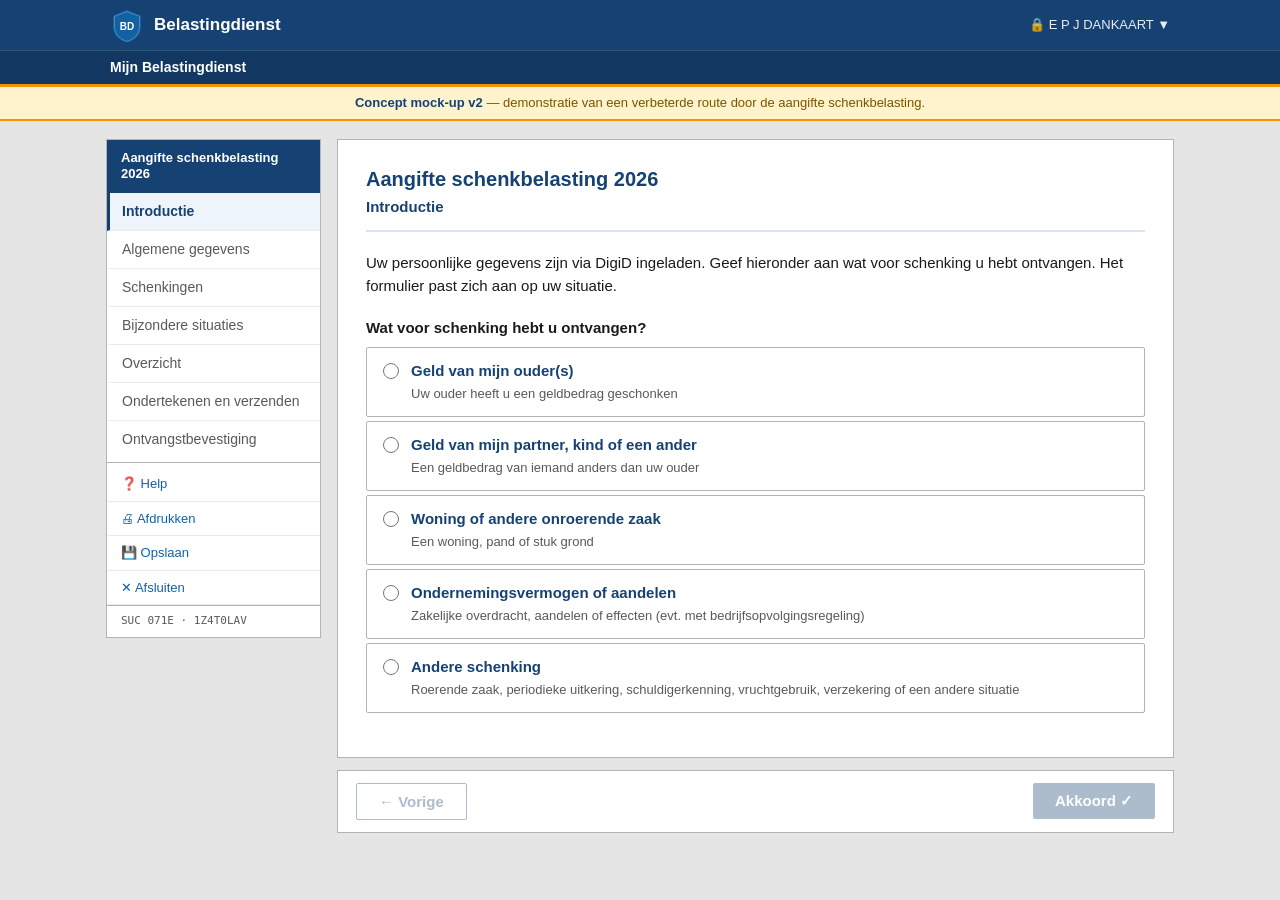
==== mockups/v2-scenario-kiezer/aangifte-schenkbelasting-2026-v2.html @ ea4a7bbe "feat: v2 mock-up — scenario-kiezer, BD-opmaak, live belastingberekening" ====
<!DOCTYPE html>
<html lang="nl">
<head>
<meta charset="UTF-8">
<meta name="viewport" content="width=device-width, initial-scale=1.0">
<title>Aangifte Schenkbelasting 2026</title>
<style>
/* ── VARIABELEN ─────────────────────────────────────────── */
:root {
  --bd-blauw:        #154273;
  --bd-blauw-mid:    #1261A3;
  --bd-blauw-licht:  #D9E5F3;
  --bd-blauw-xlt:    #EEF4FB;
  --bd-oranje:       #F39200;
  --bd-groen:        #39870C;
  --bd-rood:         #D52B1E;
  --bd-grijs:        #595959;
  --bd-grijs-licht:  #F5F5F5;
  --bd-grijs-rand:   #B4B4B4;
  --bd-tekst:        #1A1A1A;
  --bd-rand:         #C8D8EA;
  --radius:          2px;
}
*, *::before, *::after { box-sizing: border-box; margin: 0; padding: 0; }
body {
  font-family: 'RO Sans', 'Verdana', Arial, sans-serif;
  font-size: 16px;
  line-height: 1.5;
  color: var(--bd-tekst);
  background: #E5E5E5;
  min-height: 100vh;
}

/* ── HEADER ─────────────────────────────────────────────── */
.bd-header {
  background: var(--bd-blauw);
  color: white;
  border-bottom: 3px solid var(--bd-oranje);
}
.header-top {
  max-width: 1100px; margin: 0 auto;
  padding: 8px 20px;
  display: flex; align-items: center; justify-content: space-between;
}
.header-logo { display: flex; align-items: center; gap: 10px; }
.logo-shield { width: 34px; height: 34px; }
.logo-naam { font-size: 17px; font-weight: 700; }
.header-user {
  font-size: 13px; color: rgba(255,255,255,0.9);
  display: flex; align-items: center; gap: 5px;
}
.header-nav-bar {
  border-top: 1px solid rgba(255,255,255,0.15);
  background: rgba(0,0,0,0.15);
}
.header-nav-inner {
  max-width: 1100px; margin: 0 auto;
  padding: 6px 20px;
  display: flex; align-items: center; justify-content: space-between;
}
.mbd-label { color: white; font-size: 14px; font-weight: 600; }

/* ── DEMO-BALK ───────────────────────────────────────────── */
.demo-balk {
  background: #FFF3CD;
  border-bottom: 2px solid var(--bd-oranje);
  padding: 6px 20px;
  font-size: 13px; color: #7A5500; text-align: center;
}
.demo-balk strong { color: var(--bd-blauw); }

/* ── LAYOUT ─────────────────────────────────────────────── */
.pagina {
  max-width: 1100px; margin: 0 auto;
  padding: 18px 16px 60px;
  display: flex; gap: 16px; align-items: flex-start;
}

/* ── ZIJBALK ─────────────────────────────────────────────── */
.zijbalk {
  width: 215px; flex-shrink: 0;
  background: white;
  border: 1px solid var(--bd-grijs-rand);
}
.zijbalk-titel {
  background: var(--bd-blauw); color: white;
  padding: 10px 14px; font-size: 13px; font-weight: 700; line-height: 1.3;
}
.nav-lijst { padding: 0; }
.nav-item {
  padding: 8px 14px 8px 12px;
  font-size: 14px; color: var(--bd-grijs);
  display: flex; align-items: baseline; gap: 7px;
  border-left: 3px solid transparent;
  border-bottom: 1px solid #EBEBEB;
}
.nav-item:last-child { border-bottom: none; }
.nav-item.actief {
  color: var(--bd-blauw); font-weight: 700;
  background: var(--bd-blauw-xlt);
  border-left-color: var(--bd-blauw);
}
.nav-item.klaar { color: var(--bd-groen); }
.nav-item.klaar::before { content: '✓ '; font-size: 12px; }
.zijbalk-scheiding { height: 1px; background: var(--bd-grijs-rand); margin: 4px 0; }
.zijbalk-link {
  display: flex; align-items: center; gap: 7px;
  padding: 7px 14px; font-size: 13px; color: var(--bd-blauw-mid);
  cursor: pointer; text-decoration: none; border-bottom: 1px solid #EBEBEB;
}
.zijbalk-link:hover { background: var(--bd-blauw-xlt); text-decoration: underline; }
.zijbalk-link:last-child { border-bottom: none; }
.zijbalk-sessie {
  padding: 7px 14px; font-size: 11px; color: var(--bd-grijs);
  border-top: 1px solid var(--bd-grijs-rand); font-family: monospace;
}

/* ── INHOUD ──────────────────────────────────────────────── */
.inhoud { flex: 1; min-width: 0; }

/* ── KAART ───────────────────────────────────────────────── */
.kaart {
  background: white;
  border: 1px solid var(--bd-grijs-rand);
  padding: 24px 28px;
  margin-bottom: 12px;
}
.kaart-titel {
  font-size: 20px; font-weight: 700;
  color: var(--bd-blauw); margin-bottom: 2px;
}
.kaart-ondertitel {
  font-size: 15px; font-weight: 700; color: var(--bd-blauw);
  padding-bottom: 12px;
  border-bottom: 2px solid var(--bd-blauw-licht);
  margin-bottom: 20px;
}

/* ── FORMULIERELEMENTEN ──────────────────────────────────── */
.vraag { margin-bottom: 20px; }
.vraag > label, .vraag > .lbl {
  display: flex; align-items: center; gap: 6px;
  font-weight: 700; margin-bottom: 7px; font-size: 15px;
}
.hulp-icoon {
  display: inline-flex; align-items: center; justify-content: center;
  width: 18px; height: 18px; border-radius: 50%;
  background: var(--bd-blauw-mid); color: white;
  font-size: 11px; font-weight: 700; cursor: help; flex-shrink: 0;
}
.toelichting { font-size: 13px; color: var(--bd-grijs); margin-bottom: 8px; }

.vraag input[type="text"],
.vraag input[type="date"],
.vraag input[type="number"],
.vraag select {
  width: 100%; max-width: 440px;
  padding: 8px 10px;
  border: 1px solid var(--bd-grijs-rand);
  border-radius: var(--radius);
  font-size: 15px; color: var(--bd-tekst);
  background: white; outline: none;
}
.vraag input:focus, .vraag select:focus {
  border-color: var(--bd-blauw);
  outline: 2px solid rgba(21,66,115,0.2);
  outline-offset: 1px;
}
.vraag input.vooringevuld {
  background: #F0F4F8; color: var(--bd-grijs);
  border-color: #C0CCDA; cursor: not-allowed;
}
.euro-rij { display: flex; align-items: center; gap: 8px; }
.euro-teken { font-size: 16px; font-weight: 700; color: #555; }
.euro-rij input { max-width: 180px !important; }

/* Ja/Nee knoppen — zoals echte formulier */
.ja-nee { display: flex; gap: 4px; }
.ja-nee label {
  display: flex; align-items: center; gap: 7px;
  padding: 7px 16px;
  border: 1px solid var(--bd-grijs-rand);
  border-radius: 2px;
  cursor: pointer; font-weight: 400; font-size: 15px;
  background: white; transition: border-color 0.1s, background 0.1s;
}
.ja-nee label:hover { border-color: var(--bd-blauw); background: var(--bd-blauw-xlt); }
.ja-nee label.geselecteerd {
  border-color: var(--bd-blauw); background: var(--bd-blauw-xlt); font-weight: 700;
}
.ja-nee input[type="radio"] { accent-color: var(--bd-blauw); }

/* Invoer-rij */
.invoer-rij { display: flex; gap: 14px; flex-wrap: wrap; }
.invoer-rij .vraag { flex: 1; min-width: 120px; }

/* ── SCENARIO-KIEZER ─────────────────────────────────────── */
.scenario-groep { display: flex; flex-direction: column; gap: 4px; margin-bottom: 4px; }
.scenario-optie {
  display: flex; align-items: flex-start; gap: 12px;
  padding: 12px 16px;
  border: 1px solid var(--bd-grijs-rand);
  border-radius: var(--radius);
  cursor: pointer; background: white;
  transition: border-color 0.1s, background 0.1s;
}
.scenario-optie:hover {
  border-color: var(--bd-blauw-mid); background: var(--bd-blauw-xlt);
}
.scenario-optie.geselecteerd {
  border-color: var(--bd-blauw); background: var(--bd-blauw-xlt);
  border-width: 2px;
}
.scenario-optie input[type="radio"] {
  accent-color: var(--bd-blauw); flex-shrink: 0; margin-top: 3px;
  width: 16px; height: 16px;
}
.scenario-titel { font-weight: 700; color: var(--bd-blauw); font-size: 15px; }
.scenario-sub { font-size: 13px; color: var(--bd-grijs); margin-top: 2px; }

/* ── CONDITIONEEL ────────────────────────────────────────── */
.conditioneel { display: none; }
.conditioneel.zichtbaar { display: block; }

/* ── MELDINGEN ───────────────────────────────────────────── */
.melding {
  padding: 10px 14px;
  border-radius: var(--radius);
  font-size: 14px; margin-bottom: 14px;
  display: flex; gap: 10px; align-items: flex-start;
}
.melding-icoon { font-size: 16px; flex-shrink: 0; line-height: 1.4; }
.melding-info  { background: var(--bd-blauw-xlt); border: 1px solid var(--bd-rand); color: #1A3D65; }
.melding-waarschuwing { background: #FFF3CD; border: 1px solid #FFD166; color: #7A5500; }
.melding-ok    { background: #EEF7EA; border: 1px solid #A3D18A; color: #1D500A; }

/* ── SCHENKING BLOK ──────────────────────────────────────── */
.schenking-blok { border: 1px solid var(--bd-grijs-rand); margin-bottom: 12px; }
.schenking-blok-kop {
  background: var(--bd-blauw-xlt);
  padding: 8px 16px;
  display: flex; align-items: center; justify-content: space-between;
  font-weight: 700; font-size: 14px; color: var(--bd-blauw);
  border-bottom: 1px solid var(--bd-rand);
}
.verwijder-knop {
  background: none; border: none; cursor: pointer;
  color: var(--bd-grijs); font-size: 13px; display: flex; align-items: center; gap: 4px;
}
.verwijder-knop:hover { color: var(--bd-rood); text-decoration: underline; }
.schenking-blok-inhoud { padding: 18px 20px; }

/* ── SUBSECTIE-TITEL ─────────────────────────────────────── */
.subsectie-titel {
  font-size: 14px; font-weight: 700; color: var(--bd-blauw);
  margin: 18px 0 10px;
  padding-top: 14px; border-top: 1px solid var(--bd-blauw-licht);
}

/* ── VOORINGEVULDE GEGEVENS ──────────────────────────────── */
.vooringevuld-blok {
  background: #F0F4F8; border: 1px solid #C0CCDA;
  padding: 12px 16px; margin-bottom: 18px;
}
.vooringevuld-rij {
  display: flex; padding: 5px 0;
  border-bottom: 1px solid #D4DDE8; font-size: 14px;
}
.vooringevuld-rij:last-child { border-bottom: none; }
.vi-lbl { color: var(--bd-grijs); width: 190px; flex-shrink: 0; font-size: 13px; }
.vi-val { font-weight: 700; }

/* ── BELASTING BEREKENING ────────────────────────────────── */
.belasting-kaart {
  background: var(--bd-blauw); color: white;
  padding: 14px 18px; margin-top: 14px;
}
.belasting-kaart h4 { font-size: 14px; margin-bottom: 9px; opacity: 0.88; }
.belasting-rij {
  display: flex; justify-content: space-between;
  padding: 3px 0; font-size: 14px;
  border-bottom: 1px solid rgba(255,255,255,0.12);
}
.belasting-rij:last-child { border-bottom: none; }
.belasting-rij.totaal {
  font-size: 16px; font-weight: 700; padding-top: 8px; margin-top: 4px;
  color: var(--bd-oranje);
  border-top: 1px solid rgba(255,255,255,0.3); border-bottom: none;
}

/* ── NAVIGATIEKNOPPEN ────────────────────────────────────── */
.nav-knoppen {
  display: flex; justify-content: space-between; align-items: center;
  background: white; border: 1px solid var(--bd-grijs-rand);
  padding: 12px 18px;
}
.knop {
  padding: 9px 22px; border: none;
  border-radius: var(--radius);
  font-size: 15px; font-weight: 700; cursor: pointer;
  display: flex; align-items: center; gap: 7px;
  transition: background 0.1s;
}
.knop-primair { background: var(--bd-blauw); color: white; }
.knop-primair:hover { background: var(--bd-blauw-mid); }
.knop-terug {
  background: white; color: var(--bd-blauw);
  border: 1px solid var(--bd-blauw);
}
.knop-terug:hover { background: var(--bd-blauw-licht); }
.knop-succes { background: var(--bd-groen); color: white; }
.knop-succes:hover { background: #2d6e09; }
.knop:disabled { opacity: 0.35; cursor: not-allowed; }

/* ── WIZARD STAPPEN ──────────────────────────────────────── */
.wizard-stap { display: none; }
.wizard-stap.actief { display: block; }

/* ── OVERZICHT TABEL ─────────────────────────────────────── */
.overzicht-tabel {
  width: 100%; border-collapse: collapse;
  font-size: 14px; margin-top: 10px;
}
.overzicht-tabel th {
  background: var(--bd-blauw); color: white;
  padding: 9px 13px; text-align: left; font-weight: 700;
}
.overzicht-tabel td {
  padding: 8px 13px; border-bottom: 1px solid var(--bd-grijs-rand); vertical-align: top;
}
.overzicht-tabel tr:nth-child(even) td { background: var(--bd-grijs-licht); }
.overzicht-tabel td:first-child { color: var(--bd-grijs); width: 38%; font-size: 13px; }

/* ── ONDERTEKENEN ────────────────────────────────────────── */
.verklaring {
  display: flex; gap: 10px; align-items: flex-start;
  padding: 10px 14px; border: 1px solid var(--bd-grijs-rand);
  margin-bottom: 8px; cursor: pointer; transition: all 0.1s;
}
.verklaring:hover { border-color: var(--bd-blauw); background: var(--bd-blauw-xlt); }
.verklaring input[type="checkbox"] { accent-color: var(--bd-blauw); flex-shrink: 0; margin-top: 2px; }
.verklaring .tekst { font-size: 14px; }

/* ── ONTVANGST ───────────────────────────────────────────── */
.ontvangst-blok {
  background: var(--bd-blauw); color: white; padding: 16px 20px; margin-top: 14px;
}
.ontvangst-blok .groot { font-size: 26px; font-weight: 700; color: var(--bd-oranje); }
.ontvangst-blok .sub-lbl { font-size: 12px; opacity: 0.75; }

/* ── RESPONSIVE ──────────────────────────────────────────── */
@media (max-width: 768px) {
  .pagina { flex-direction: column; }
  .zijbalk { width: 100%; }
  .kaart { padding: 18px 16px; }
}
</style>
</head>
<body>

<!-- ════════════════════════════════════════════════════════ -->
<!-- HEADER                                                    -->
<!-- ════════════════════════════════════════════════════════ -->
<header class="bd-header">
  <div class="header-top">
    <div class="header-logo">
      <svg class="logo-shield" viewBox="0 0 34 34" xmlns="http://www.w3.org/2000/svg">
        <path d="M17 2 L31 7.5 L31 19 C31 27 24.5 32.5 17 34.5 C9.5 32.5 3 27 3 19 L3 7.5 Z" fill="#1261A3"/>
        <path d="M17 3.5 L29.5 8.5 L29.5 19 C29.5 26.5 23.5 31.5 17 33.5 C10.5 31.5 4.5 26.5 4.5 19 L4.5 8.5 Z" fill="none" stroke="rgba(255,255,255,0.35)" stroke-width="0.7"/>
        <text x="17" y="21.5" text-anchor="middle" fill="white" font-size="10" font-weight="700" font-family="Arial">BD</text>
      </svg>
      <span class="logo-naam">Belastingdienst</span>
    </div>
    <div class="header-user">&#128274; E P J DANKAART &#9660;</div>
  </div>
  <div class="header-nav-bar">
    <div class="header-nav-inner">
      <span class="mbd-label">Mijn Belastingdienst</span>
    </div>
  </div>
</header>

<!-- DEMO-BALK -->
<div class="demo-balk">
  <strong>Concept mock-up v2</strong> &mdash; demonstratie van een verbeterde route door de aangifte schenkbelasting.
</div>

<!-- ════════════════════════════════════════════════════════ -->
<!-- PAGINA-LAYOUT                                             -->
<!-- ════════════════════════════════════════════════════════ -->
<div class="pagina">

  <!-- ─── ZIJBALK ─── -->
  <aside class="zijbalk">
    <div class="zijbalk-titel">Aangifte schenkbelasting 2026</div>
    <nav class="nav-lijst" id="navLijst">
      <div class="nav-item actief" data-stap="1">Introductie</div>
      <div class="nav-item" data-stap="2">Algemene gegevens</div>
      <div class="nav-item" data-stap="3">Schenkingen</div>
      <div class="nav-item" data-stap="4">Bijzondere situaties</div>
      <div class="nav-item" data-stap="5">Overzicht</div>
      <div class="nav-item" data-stap="6">Ondertekenen en verzenden</div>
      <div class="nav-item" data-stap="7">Ontvangstbevestiging</div>
    </nav>
    <div class="zijbalk-scheiding"></div>
    <a class="zijbalk-link">&#10067; Help</a>
    <a class="zijbalk-link">&#128424; Afdrukken</a>
    <a class="zijbalk-link">&#128190; Opslaan</a>
    <a class="zijbalk-link">&#10005; Afsluiten</a>
    <div class="zijbalk-sessie">SUC 071E &middot; 1Z4T0LAV</div>
  </aside>

  <!-- ─── INHOUD ─── -->
  <div class="inhoud">

    <!-- ════════════════════════════════════════════════════ -->
    <!-- STAP 1 — INTRODUCTIE / SCENARIO-KIEZER              -->
    <!-- ════════════════════════════════════════════════════ -->
    <div class="wizard-stap actief" id="stap-1">
      <div class="kaart">
        <div class="kaart-titel">Aangifte schenkbelasting 2026</div>
        <div class="kaart-ondertitel">Introductie</div>

        <p style="margin-bottom:20px; font-size:15px">
          Uw persoonlijke gegevens zijn via DigiD ingeladen. Geef hieronder aan wat voor schenking u hebt ontvangen. Het formulier past zich aan op uw situatie.
        </p>

        <div class="vraag">
          <label>Wat voor schenking hebt u ontvangen?</label>
          <div class="scenario-groep" id="scenarioGroep">

            <label class="scenario-optie" onclick="kiesScenario('ouder_geld', this)">
              <input type="radio" name="scenario" value="ouder_geld">
              <div>
                <div class="scenario-titel">Geld van mijn ouder(s)</div>
                <div class="scenario-sub">Uw ouder heeft u een geldbedrag geschonken</div>
              </div>
            </label>

            <label class="scenario-optie" onclick="kiesScenario('andere_geld', this)">
              <input type="radio" name="scenario" value="andere_geld">
              <div>
                <div class="scenario-titel">Geld van mijn partner, kind of een ander</div>
                <div class="scenario-sub">Een geldbedrag van iemand anders dan uw ouder</div>
              </div>
            </label>

            <label class="scenario-optie" onclick="kiesScenario('woning', this)">
              <input type="radio" name="scenario" value="woning">
              <div>
                <div class="scenario-titel">Woning of andere onroerende zaak</div>
                <div class="scenario-sub">Een woning, pand of stuk grond</div>
              </div>
            </label>

            <label class="scenario-optie" onclick="kiesScenario('onderneming', this)">
              <input type="radio" name="scenario" value="onderneming">
              <div>
                <div class="scenario-titel">Ondernemingsvermogen of aandelen</div>
                <div class="scenario-sub">Zakelijke overdracht, aandelen of effecten (evt. met bedrijfsopvolgingsregeling)</div>
              </div>
            </label>

            <label class="scenario-optie" onclick="kiesScenario('overig', this)">
              <input type="radio" name="scenario" value="overig">
              <div>
                <div class="scenario-titel">Andere schenking</div>
                <div class="scenario-sub">Roerende zaak, periodieke uitkering, schuldigerkenning, vruchtgebruik, verzekering of een andere situatie</div>
              </div>
            </label>

          </div>
        </div>
      </div>

      <div class="nav-knoppen">
        <button class="knop knop-terug" disabled>&#8592; Vorige</button>
        <button class="knop knop-primair" id="knop-1-akkoord" disabled>Akkoord &#10003;</button>
      </div>
    </div>

    <!-- ════════════════════════════════════════════════════ -->
    <!-- STAP 2 — ALGEMENE GEGEVENS                           -->
    <!-- ════════════════════════════════════════════════════ -->
    <div class="wizard-stap" id="stap-2">
      <div class="kaart">
        <div class="kaart-titel">Schenkingen</div>
        <div class="kaart-ondertitel">Algemene gegevens</div>

        <div class="melding melding-info">
          <span class="melding-icoon">&#9432;</span>
          <div>Uw gegevens zijn automatisch ingevuld via DigiD. Controleer of deze correct zijn.</div>
        </div>

        <div class="vooringevuld-blok">
          <div class="vooringevuld-rij">
            <span class="vi-lbl">Burgerservicenummer</span>
            <span class="vi-val">&#9679;&#9679;&#9679; &#9679;&#9679;&#9679; &#9679;&#9679;&#9679;</span>
          </div>
          <div class="vooringevuld-rij">
            <span class="vi-lbl">Naam</span>
            <span class="vi-val">E P J Dankaart</span>
          </div>
          <div class="vooringevuld-rij">
            <span class="vi-lbl">Geboortedatum</span>
            <span class="vi-val">&#9679;&#9679; &#9679;&#9679;&#9679;&#9679;&#9679;&#9679; &#9679;&#9679;&#9679;&#9679;</span>
          </div>
          <div class="vooringevuld-rij">
            <span class="vi-lbl">Adres</span>
            <span class="vi-val">Voorbeeldstraat 1, 1234 AB Amsterdam</span>
          </div>
        </div>

        <!-- Hidden geboortedatum voor vrijstellingslogica -->
        <input type="date" id="ontvanger_geboortedatum" value="1990-06-15" style="display:none">

        <div class="vraag">
          <label>Is het bovenstaande adres het adres waarop u de aanslag wilt ontvangen?</label>
          <div class="ja-nee" id="jn-adres">
            <label><input type="radio" name="adres_ok" value="ja"> Ja</label>
            <label><input type="radio" name="adres_ok" value="nee"> Nee</label>
          </div>
        </div>

        <div class="conditioneel" id="blok-ander-adres">
          <div class="vraag" style="margin-left:0">
            <label>Correspondentieadres</label>
            <input type="text" placeholder="Straatnaam en huisnummer" style="margin-bottom:6px">
            <input type="text" placeholder="Postcode" style="max-width:120px; margin-bottom:6px; display:block">
            <input type="text" placeholder="Plaatsnaam">
          </div>
        </div>

        <div class="vraag">
          <label>Hoe mogen wij u bereiken? <span class="hulp-icoon" title="Optioneel">?</span></label>
          <div style="display:flex; flex-direction:column; gap:6px; margin-top:4px">
            <label style="font-weight:400; display:flex; align-items:center; gap:8px; cursor:pointer; font-size:15px">
              <input type="checkbox" id="cb-email" style="accent-color:var(--bd-blauw)">
              E-mailadres
            </label>
            <div class="conditioneel" id="blok-email" style="margin-left:26px">
              <input type="text" placeholder="uw@emailadres.nl" style="max-width:320px">
            </div>
            <label style="font-weight:400; display:flex; align-items:center; gap:8px; cursor:pointer; font-size:15px">
              <input type="checkbox" id="cb-tel" style="accent-color:var(--bd-blauw)">
              Telefoonnummer
            </label>
            <div class="conditioneel" id="blok-tel" style="margin-left:26px">
              <input type="text" placeholder="06 00000000" style="max-width:200px">
            </div>
          </div>
        </div>
      </div>

      <div class="nav-knoppen">
        <button class="knop knop-terug" id="knop-2-terug">&#8592; Vorige</button>
        <button class="knop knop-primair" id="knop-2-akkoord">Akkoord &#10003;</button>
      </div>
    </div>

    <!-- ════════════════════════════════════════════════════ -->
    <!-- STAP 3 — SCHENKINGEN                                 -->
    <!-- ════════════════════════════════════════════════════ -->
    <div class="wizard-stap" id="stap-3">
      <div class="kaart">
        <div class="kaart-titel">Schenkingen</div>
        <div class="kaart-ondertitel">Gegevens schenker</div>

        <!-- Auto-ingesteld scenario-label -->
        <div class="melding melding-info" id="scenario-label-melding">
          <span class="melding-icoon">&#9432;</span>
          <div id="scenario-label-tekst">Vul hieronder de gegevens in van de persoon van wie u de schenking hebt gekregen.</div>
        </div>

        <!-- ── GELD VAN OUDER ── -->
        <div class="conditioneel" id="blok-schenker-ouder">
          <div class="invoer-rij">
            <div class="vraag">
              <label>Voorletter(s)</label>
              <input type="text" id="ouder_voorletters" placeholder="A.B." style="max-width:120px">
            </div>
            <div class="vraag">
              <label>Tussenvoegsel</label>
              <input type="text" id="ouder_tussenv" placeholder="van de" style="max-width:120px">
            </div>
            <div class="vraag" style="flex:2">
              <label>Achternaam</label>
              <input type="text" id="ouder_achternaam">
            </div>
          </div>
          <div class="melding melding-ok" style="margin-top:0">
            <span class="melding-icoon">&#10003;</span>
            <div>Relatie automatisch ingesteld: <strong>ouder</strong> &mdash; kindtarief (10%/20%) en vrijstelling &euro;&nbsp;6.908 worden toegepast.</div>
          </div>
        </div>

        <!-- ── GELD VAN ANDERE RELATIE ── -->
        <div class="conditioneel" id="blok-schenker-andere">
          <div class="invoer-rij">
            <div class="vraag">
              <label>Voorletter(s)</label>
              <input type="text" placeholder="A.B." style="max-width:120px">
            </div>
            <div class="vraag">
              <label>Tussenvoegsel</label>
              <input type="text" placeholder="van de" style="max-width:120px">
            </div>
            <div class="vraag" style="flex:2">
              <label>Achternaam</label>
              <input type="text" id="andere_achternaam">
            </div>
          </div>
          <div class="vraag">
            <label>De schenker is <span class="hulp-icoon" title="De relatie bepaalt het belastingtarief en de vrijstelling">?</span></label>
            <select id="schenker_relatie" style="max-width:380px">
              <option value="">— maak een keuze —</option>
              <option value="partner">mijn echtgenoot of geregistreerde partner</option>
              <option value="samenwonend">mijn samenwonend partner</option>
              <option value="kind">mijn kind</option>
              <option value="kleinkind">mijn kleinkind</option>
              <option value="overig">een overige relatie</option>
            </select>
          </div>
        </div>

        <!-- ── WONING ── -->
        <div class="conditioneel" id="blok-schenker-woning">
          <div class="invoer-rij">
            <div class="vraag">
              <label>Voorletter(s)</label>
              <input type="text" placeholder="A.B." style="max-width:120px">
            </div>
            <div class="vraag">
              <label>Tussenvoegsel</label>
              <input type="text" placeholder="van de" style="max-width:120px">
            </div>
            <div class="vraag" style="flex:2">
              <label>Achternaam</label>
              <input type="text">
            </div>
          </div>
          <div class="vraag">
            <label>De schenker is</label>
            <select style="max-width:380px">
              <option value="">— maak een keuze —</option>
              <option value="ouder">mijn ouder</option>
              <option value="partner">mijn echtgenoot of geregistreerde partner</option>
              <option value="kind">mijn kind</option>
              <option value="overig">een overige relatie</option>
            </select>
          </div>
        </div>

        <!-- ── ONDERNEMING / OVERIG ── -->
        <div class="conditioneel" id="blok-schenker-overig">
          <div class="invoer-rij">
            <div class="vraag">
              <label>Voorletter(s)</label>
              <input type="text" placeholder="A.B." style="max-width:120px">
            </div>
            <div class="vraag">
              <label>Tussenvoegsel</label>
              <input type="text" placeholder="van de" style="max-width:120px">
            </div>
            <div class="vraag" style="flex:2">
              <label>Achternaam of naam instelling</label>
              <input type="text">
            </div>
          </div>
          <div class="vraag">
            <label>De schenker is</label>
            <select style="max-width:380px">
              <option value="">— maak een keuze —</option>
              <option value="ouder">mijn ouder</option>
              <option value="partner">mijn echtgenoot of geregistreerde partner</option>
              <option value="kind">mijn kind</option>
              <option value="overig">een overige relatie</option>
              <option value="instelling">een instelling of bedrijf</option>
            </select>
          </div>
        </div>

        <!-- BSN + geboortedatum schenker (altijd zichtbaar als persoon) -->
        <div class="conditioneel" id="blok-schenker-persoonsgegevens">
          <div class="invoer-rij">
            <div class="vraag">
              <label>Burgerservicenummer (bsn) <span class="hulp-icoon" title="Negen cijfers, geen spaties">?</span></label>
              <input type="text" maxlength="9" placeholder="000000000" style="max-width:180px">
            </div>
            <div class="vraag">
              <label>Geboortedatum</label>
              <input type="date">
            </div>
          </div>

          <div class="vraag">
            <label>Hebt u al eerder in 2026 een schenking ontvangen van deze schenker?</label>
            <div class="ja-nee" id="jn-eerder">
              <label><input type="radio" name="eerder" value="ja"> Ja</label>
              <label><input type="radio" name="eerder" value="nee"> Nee</label>
            </div>
          </div>
          <div class="conditioneel" id="blok-eerder-detail">
            <div class="vraag">
              <label>Hebt u al aangifte gedaan van die eerdere schenking(en)?</label>
              <div class="ja-nee" id="jn-eerder-aangifte">
                <label><input type="radio" name="eerder_aangifte" value="ja"> Ja</label>
                <label><input type="radio" name="eerder_aangifte" value="nee"> Nee</label>
              </div>
            </div>
            <div class="conditioneel melding melding-waarschuwing" id="blok-eerder-waarschuwing">
              <span class="melding-icoon">&#9888;</span>
              <div>Vul hieronder <strong>alleen</strong> de schenkingen in waarvan u nog geen aangifte hebt gedaan.</div>
            </div>
          </div>
        </div>

      </div><!-- /kaart gegevens schenker -->

      <!-- ── SCHENKING ACCORDION ── -->
      <div class="kaart" id="kaart-schenking">
        <div style="font-size:15px; font-weight:700; color:var(--bd-blauw); margin-bottom:14px">Schenkingen</div>

        <div class="schenking-blok">
          <div class="schenking-blok-kop">
            <span id="schenking-kop-label">Schenking</span>
            <button class="verwijder-knop">&#128465; Verwijderen</button>
          </div>
          <div class="schenking-blok-inhoud">

            <!-- Soort schenking — alleen tonen als niet al ingesteld door scenario -->
            <div class="conditioneel" id="blok-soort-dropdown">
              <div class="vraag">
                <label>Soort schenking <span class="hulp-icoon" title="Per schenking één aangifte">?</span></label>
                <select id="soort_schenking" style="max-width:380px">
                  <option value="">Maak een keuze</option>
                  <option value="geld">Geld</option>
                  <option value="woning">Woning of een andere onroerende zaak</option>
                  <option value="effecten">Aandelen en andere effecten</option>
                  <option value="onderneming">Ondernemingsvermogen</option>
                  <option value="periodiek">Periodieke uitkering</option>
                  <option value="roerend">Roerende zaken</option>
                  <option value="schuldigerkenning">Schuldigerkenning uit vrijgevigheid (schenking op papier)</option>
                  <option value="kwijtschelding">Kwijtschelding van een schuld</option>
                  <option value="vruchtgebruik">Vruchtgebruik</option>
                  <option value="verzekering">Verzekering</option>
                  <option value="andere">Andere schenking</option>
                </select>
              </div>
            </div>

            <!-- Ingesteld label als soort al bekend is -->
            <div class="conditioneel melding melding-ok" id="blok-soort-ingesteld" style="margin-bottom:14px">
              <span class="melding-icoon">&#10003;</span>
              <div>Soort schenking automatisch ingesteld: <strong id="soort-label-tekst">Geld</strong></div>
            </div>

            <!-- ── VELDEN GELD ── -->
            <div class="conditioneel" id="blok-geld">
              <div class="invoer-rij">
                <div class="vraag">
                  <label>Datum van de schenking</label>
                  <input type="date" id="datum_schenking">
                </div>
                <div class="vraag">
                  <label>Bedrag van de schenking</label>
                  <div class="euro-rij">
                    <span class="euro-teken">&euro;</span>
                    <input type="number" id="bedrag_geld" placeholder="0" min="0">
                  </div>
                </div>
              </div>

              <div class="vraag">
                <label>Kreeg u de schenking uit een afgezonderd particulier vermogen (APV)? <span class="hulp-icoon" title="Een APV is een juridische constructie waarbij vermogen is afgezonderd van het vermogen van een of meer personen">?</span></label>
                <div class="ja-nee" id="jn-apv">
                  <label><input type="radio" name="apv" value="ja"> Ja</label>
                  <label><input type="radio" name="apv" value="nee"> Nee</label>
                </div>
              </div>

              <div class="vraag">
                <label>Is in een overeenkomst vastgelegd dat de schenking herroepbaar is? <span class="hulp-icoon" title="Herroepelijk wil zeggen dat de schenker de schenking kan terugdraaien">?</span></label>
                <div class="ja-nee" id="jn-herroepbaar">
                  <label><input type="radio" name="herroepbaar" value="ja"> Ja</label>
                  <label><input type="radio" name="herroepbaar" value="nee"> Nee</label>
                </div>
              </div>

              <div class="vraag">
                <label>Betaalde u over deze schenking(en) buiten Nederland ook belasting? <span class="hulp-icoon" title="Vul 'Ja' in als u in het buitenland belasting hebt betaald over dezelfde schenking">?</span></label>
                <div class="ja-nee" id="jn-buitenland">
                  <label><input type="radio" name="buitenland" value="ja"> Ja</label>
                  <label><input type="radio" name="buitenland" value="nee"> Nee</label>
                </div>
              </div>
              <div class="conditioneel" id="blok-buitenland" style="margin:0 0 14px 0">
                <div class="vraag" style="margin-left:0; margin-bottom:10px">
                  <label>In welk land?</label>
                  <input type="text" placeholder="Land" style="max-width:240px">
                </div>
                <div class="vraag" style="margin-left:0">
                  <label>Bedrag betaalde buitenlandse belasting</label>
                  <div class="euro-rij"><span class="euro-teken">&euro;</span><input type="number" placeholder="0"></div>
                </div>
              </div>

              <div class="vraag">
                <label>Als er schenkbelasting betaald moet worden, dan betaalt de</label>
                <select id="wie_betaalt" style="max-width:300px">
                  <option value="schenker">Schenker</option>
                  <option value="ontvanger">Ontvanger</option>
                </select>
              </div>

              <div class="melding melding-info" style="margin-top:4px">
                <span class="melding-icoon">&#9432;</span>
                <div>De aanslag schenkbelasting sturen wij naar uw adres. <strong>Let op:</strong> de aanslag staat altijd op uw naam, ook als de schenker de aanslag betaalt.</div>
              </div>

              <!-- Live berekening -->
              <div id="belasting-preview"></div>
            </div>

            <!-- ── VELDEN WONING ── -->
            <div class="conditioneel" id="blok-woning">
              <div class="invoer-rij">
                <div class="vraag">
                  <label>Datum van de schenking</label>
                  <input type="date">
                </div>
                <div class="vraag">
                  <label>Waarde economisch verkeer</label>
                  <div class="euro-rij"><span class="euro-teken">&euro;</span><input type="number" placeholder="0"></div>
                </div>
              </div>
              <div class="invoer-rij">
                <div class="vraag">
                  <label>Postcode onroerende zaak</label>
                  <input type="text" placeholder="1234 AB" style="max-width:140px">
                </div>
                <div class="vraag">
                  <label>Huisnummer</label>
                  <input type="text" placeholder="1" style="max-width:100px">
                </div>
              </div>
              <div class="vraag">
                <label>Is de onroerende zaak een woning?</label>
                <div class="ja-nee">
                  <label><input type="radio" name="oz_woning" value="ja"> Ja</label>
                  <label><input type="radio" name="oz_woning" value="nee"> Nee</label>
                </div>
              </div>
              <div class="vraag">
                <label>Is de woning verhuurd?</label>
                <div class="ja-nee">
                  <label><input type="radio" name="oz_verhuur" value="ja"> Ja</label>
                  <label><input type="radio" name="oz_verhuur" value="nee"> Nee</label>
                </div>
              </div>
              <div class="vraag">
                <label>Als er schenkbelasting betaald moet worden, dan betaalt de</label>
                <select style="max-width:300px">
                  <option>Schenker</option><option>Ontvanger</option>
                </select>
              </div>
            </div>

            <!-- ── VELDEN ONDERNEMING ── -->
            <div class="conditioneel" id="blok-onderneming">
              <div class="melding melding-info">
                <span class="melding-icoon">&#9432;</span>
                <div>Bij schenking van ondernemingsvermogen kunt u mogelijk gebruikmaken van de <strong>bedrijfsopvolgingsregeling (BOR)</strong>.</div>
              </div>
              <div class="invoer-rij">
                <div class="vraag">
                  <label>Datum van de overdracht</label>
                  <input type="date">
                </div>
                <div class="vraag">
                  <label>Waarde objectieve onderneming</label>
                  <div class="euro-rij"><span class="euro-teken">&euro;</span><input type="number" placeholder="0"></div>
                </div>
              </div>
              <div class="vraag">
                <label>Rechtsvorm</label>
                <select style="max-width:280px">
                  <option value="">— selecteer —</option>
                  <option>BV</option><option>NV</option><option>VOF</option>
                  <option>Maatschap</option><option>Eenmanszaak</option><option>Overig</option>
                </select>
              </div>
              <div class="vraag">
                <label>Wilt u de bedrijfsopvolgingsregeling (BOR) toepassen?</label>
                <div class="ja-nee">
                  <label><input type="radio" name="bor" value="ja"> Ja</label>
                  <label><input type="radio" name="bor" value="nee"> Nee</label>
                </div>
              </div>
            </div>

            <!-- ── OVERIG ── -->
            <div class="conditioneel" id="blok-overig">
              <div class="vraag">
                <label>Soort schenking <span class="hulp-icoon" title="Per schenking één aangifte">?</span></label>
                <select id="soort_overig" style="max-width:380px">
                  <option value="">Maak een keuze</option>
                  <option value="periodiek">Periodieke uitkering</option>
                  <option value="roerend">Roerende zaak (auto, kunst, antiek e.d.)</option>
                  <option value="schuldigerkenning">Schuldigerkenning uit vrijgevigheid (schenking op papier)</option>
                  <option value="kwijtschelding">Kwijtschelding van een schuld</option>
                  <option value="vruchtgebruik">Vruchtgebruik</option>
                  <option value="verzekering">Verzekering</option>
                  <option value="andere">Andere schenking</option>
                </select>
              </div>
              <div class="vraag">
                <label>Datum van de schenking</label>
                <input type="date">
              </div>
              <div class="vraag">
                <label>Waarde van de schenking</label>
                <div class="euro-rij"><span class="euro-teken">&euro;</span><input type="number" placeholder="0"></div>
              </div>
              <div class="vraag">
                <label>Als er schenkbelasting betaald moet worden, dan betaalt de</label>
                <select style="max-width:300px">
                  <option>Schenker</option><option>Ontvanger</option>
                </select>
              </div>
            </div>

            <!-- ── VRIJSTELLINGEN (voor alle typen) ── -->
            <div class="conditioneel" id="blok-vrijstellingen">
              <div class="subsectie-titel">Vrijstellingen</div>

              <div class="melding melding-info" id="vrijstelling-auto-melding">
                <span class="melding-icoon">&#9432;</span>
                <div>De jaarlijkse vrijstelling is <strong id="vrijstelling-bedrag">&euro;&nbsp;2.769</strong>. Wij passen de jaarlijkse vrijstelling automatisch toe nadat u aangifte hebt gedaan. Trek de vrijstelling dus niet zelf af van de schenking.</div>
              </div>

              <div class="vraag">
                <label>Wilt u voor dit kalenderjaar een bijzondere vrijstelling gebruiken? <span class="hulp-icoon" title="Eenmalig verhoogde vrijstelling voor kinderen tussen 18 en 40 jaar">?</span></label>
                <div class="ja-nee" id="jn-bijzondere">
                  <label><input type="radio" name="bijzondere_vr" value="ja"> Ja</label>
                  <label><input type="radio" name="bijzondere_vr" value="nee"> Nee</label>
                </div>
              </div>

              <div class="conditioneel" id="blok-bijzondere-opties">
                <div class="vraag" style="margin-left:0">
                  <label>Welke bijzondere vrijstelling wilt u gebruiken?</label>
                  <div style="display:flex; flex-direction:column; gap:4px; margin-top:6px">
                    <label class="scenario-optie" id="opt-eenmalig">
                      <input type="radio" name="bijzondere_keuze" value="eenmalig" style="accent-color:var(--bd-blauw); flex-shrink:0; margin-top:3px">
                      <div>
                        <div style="font-weight:700; font-size:14px">Eenmalig verhoogde vrijstelling &mdash; &euro;&nbsp;33.129</div>
                        <div style="font-size:13px; color:var(--bd-grijs)">Voor vrij besteedbaar doel (art.&nbsp;33 sub 5&deg; SW&nbsp;1956)</div>
                      </div>
                    </label>
                    <label class="scenario-optie" id="opt-studie">
                      <input type="radio" name="bijzondere_keuze" value="studie" style="accent-color:var(--bd-blauw); flex-shrink:0; margin-top:3px">
                      <div>
                        <div style="font-weight:700; font-size:14px">Verhoogde vrijstelling studie &mdash; &euro;&nbsp;69.009</div>
                        <div style="font-size:13px; color:var(--bd-grijs)">Voor een dure studie of opleiding (art.&nbsp;33 sub 5&deg; SW&nbsp;1956)</div>
                      </div>
                    </label>
                  </div>
                </div>
              </div>

              <div class="conditioneel melding melding-ok" id="blok-geen-bijzondere-leeftijd">
                <span class="melding-icoon">&#9432;</span>
                <div>De bijzondere vrijstelling geldt voor kinderen tussen 18 en 40 jaar. Op basis van uw gegevens is deze vrijstelling niet van toepassing. De jaarlijkse vrijstelling wordt automatisch toegepast.</div>
              </div>

              <div class="conditioneel melding melding-ok" id="blok-geen-bijzondere-nee">
                <span class="melding-icoon">&#10003;</span>
                <div>De jaarlijkse vrijstelling wordt automatisch toegepast.</div>
              </div>
            </div>

            <!-- Nog een schenking van dezelfde schenker? -->
            <div class="conditioneel" id="blok-nog-schenking">
              <div class="vraag" style="margin-top:18px; padding-top:14px; border-top:1px solid var(--bd-blauw-licht)">
                <label>Hebt u in 2026 nog een schenking ontvangen van deze schenker?</label>
                <div class="ja-nee" id="jn-nog-schenking">
                  <label><input type="radio" name="nog_schenking" value="ja"> Ja</label>
                  <label><input type="radio" name="nog_schenking" value="nee"> Nee</label>
                </div>
              </div>
              <div class="conditioneel melding melding-info" id="blok-tweede-info">
                <span class="melding-icoon">&#9432;</span>
                <div>Per schenking dient een aparte aangifte te worden ingediend. U kunt na indiening van deze aangifte een nieuwe aangifte starten.</div>
              </div>
            </div>

          </div><!-- /schenking-blok-inhoud -->
        </div><!-- /schenking-blok -->
      </div><!-- /kaart-schenking -->

      <div class="nav-knoppen">
        <button class="knop knop-terug" id="knop-3-terug">&#8592; Vorige</button>
        <button class="knop knop-primair" id="knop-3-akkoord">Akkoord &#10003;</button>
      </div>
    </div><!-- /stap-3 -->

    <!-- ════════════════════════════════════════════════════ -->
    <!-- STAP 4 — BIJZONDERE SITUATIES                        -->
    <!-- ════════════════════════════════════════════════════ -->
    <div class="wizard-stap" id="stap-4">
      <div class="kaart">
        <div class="kaart-titel">Schenkingen</div>
        <div class="kaart-ondertitel">Bijzondere situaties</div>

        <div class="vraag">
          <label>Is de schenker buiten Nederland woonachtig of gevestigd?</label>
          <div class="ja-nee" id="jn-buitenland-schenker">
            <label><input type="radio" name="buitenland_schenker" value="ja"> Ja</label>
            <label><input type="radio" name="buitenland_schenker" value="nee"> Nee</label>
          </div>
        </div>
        <div class="conditioneel" id="blok-buitenland-schenker">
          <div class="vraag" style="margin-left:0">
            <label>In welk land woont of is de schenker gevestigd?</label>
            <input type="text" placeholder="Land" style="max-width:240px">
          </div>
          <div class="melding melding-info">
            <span class="melding-icoon">&#9432;</span>
            <div>Is de schenker in de 10 jaar v&oacute;&oacute;r de schenking in Nederland woonachtig geweest? Dan kan de woonplaatsfictie (art. 3 SW 1956) van toepassing zijn.</div>
          </div>
        </div>

        <div class="vraag">
          <label>Is de schenking gedaan in het kader van een scheiding of echtscheiding?</label>
          <div class="ja-nee">
            <label><input type="radio" name="scheiding" value="ja"> Ja</label>
            <label><input type="radio" name="scheiding" value="nee"> Nee</label>
          </div>
        </div>

        <div class="vraag">
          <label>Zijn er bijzondere omstandigheden die u wilt toelichten?</label>
          <div class="ja-nee">
            <label><input type="radio" name="bijzonder" value="ja"> Ja</label>
            <label><input type="radio" name="bijzonder" value="nee"> Nee</label>
          </div>
        </div>
      </div>

      <div class="nav-knoppen">
        <button class="knop knop-terug" id="knop-4-terug">&#8592; Vorige</button>
        <button class="knop knop-primair" id="knop-4-akkoord">Akkoord &#10003;</button>
      </div>
    </div>

    <!-- ════════════════════════════════════════════════════ -->
    <!-- STAP 5 — OVERZICHT                                   -->
    <!-- ════════════════════════════════════════════════════ -->
    <div class="wizard-stap" id="stap-5">
      <div class="kaart">
        <div class="kaart-titel">Schenkingen</div>
        <div class="kaart-ondertitel">Overzicht</div>

        <div class="melding melding-info">
          <span class="melding-icoon">&#9432;</span>
          <div>Controleer uw gegevens voordat u de aangifte ondertekent. Kloppen er gegevens niet? Ga dan terug met de knop &#8216;Vorige&#8217;.</div>
        </div>

        <div id="overzicht-inhoud">
          <p style="color:var(--bd-grijs); font-size:14px">Het overzicht wordt samengesteld op basis van uw invoer.</p>
        </div>
      </div>

      <div class="nav-knoppen">
        <button class="knop knop-terug" id="knop-5-terug">&#8592; Vorige</button>
        <button class="knop knop-primair" id="knop-5-akkoord">Akkoord &#10003;</button>
      </div>
    </div>

    <!-- ════════════════════════════════════════════════════ -->
    <!-- STAP 6 — ONDERTEKENEN EN VERZENDEN                   -->
    <!-- ════════════════════════════════════════════════════ -->
    <div class="wizard-stap" id="stap-6">
      <div class="kaart">
        <div class="kaart-titel">Schenkingen</div>
        <div class="kaart-ondertitel">Ondertekenen en verzenden</div>

        <div class="melding melding-waarschuwing">
          <span class="melding-icoon">&#9888;</span>
          <div>Controleer uw aangifte zorgvuldig voordat u deze ondertekent. Na verzending kunt u de aangifte niet meer wijzigen via dit formulier.</div>
        </div>

        <p style="font-size:14px; margin-bottom:14px">Door uw aangifte te ondertekenen verklaart u dat de ingevulde gegevens juist en volledig zijn.</p>

        <label class="verklaring">
          <input type="checkbox" id="cb-verk1">
          <span class="tekst">Ik verklaar dat ik de aangifte naar waarheid en volledig heb ingevuld.</span>
        </label>
        <label class="verklaring">
          <input type="checkbox" id="cb-verk2">
          <span class="tekst">Ik ben mij ervan bewust dat het opzettelijk onjuist of onvolledig doen van aangifte strafbaar is.</span>
        </label>

        <div class="conditioneel melding melding-ok" id="blok-verk-ok" style="margin-top:12px">
          <span class="melding-icoon">&#10003;</span>
          <div>U heeft de verklaringen bevestigd. U kunt de aangifte nu verzenden.</div>
        </div>
      </div>

      <div class="nav-knoppen">
        <button class="knop knop-terug" id="knop-6-terug">&#8592; Vorige</button>
        <button class="knop knop-succes" id="knop-6-verzenden" disabled>Verzenden &#10003;</button>
      </div>
    </div>

    <!-- ════════════════════════════════════════════════════ -->
    <!-- STAP 7 — ONTVANGSTBEVESTIGING                        -->
    <!-- ════════════════════════════════════════════════════ -->
    <div class="wizard-stap" id="stap-7">
      <div class="kaart">
        <div class="kaart-titel">Schenkingen</div>
        <div class="kaart-ondertitel">Ontvangstbevestiging</div>

        <div class="melding melding-ok" style="margin-bottom:20px">
          <span class="melding-icoon" style="font-size:20px">&#10003;</span>
          <div>
            <strong>Uw aangifte is ontvangen.</strong><br>
            Wij verwerken uw aangifte schenkbelasting 2026. U ontvangt de aanslag binnen 8 weken op het bij ons bekende adres.
          </div>
        </div>

        <div class="vooringevuld-blok">
          <div class="vooringevuld-rij">
            <span class="vi-lbl">Zaaknummer</span>
            <span class="vi-val" id="zaaknummer">—</span>
          </div>
          <div class="vooringevuld-rij">
            <span class="vi-lbl">Datum ontvangst</span>
            <span class="vi-val" id="datum-ontvangst">—</span>
          </div>
          <div class="vooringevuld-rij">
            <span class="vi-lbl">Belastingjaar</span>
            <span class="vi-val">2026</span>
          </div>
        </div>
      </div>
    </div>

  </div><!-- /inhoud -->
</div><!-- /pagina -->

<!-- ════════════════════════════════════════════════════════ -->
<!-- JAVASCRIPT                                               -->
<!-- ════════════════════════════════════════════════════════ -->
<script>
'use strict';

// ── STAAT ──────────────────────────────────────────────────
const staat = {
  huidigStap: 1,
  scenario:   '',   // 'ouder_geld' | 'andere_geld' | 'woning' | 'onderneming' | 'overig'
  relatie:    '',   // 'ouder' | 'partner' | 'samenwonend' | 'kind' | 'kleinkind' | 'overig'
  soort:      '',   // 'geld' | 'woning' | 'onderneming' | 'overig'
  bedrag:     0,
};

// ── HELPERS ────────────────────────────────────────────────
const $ = id => document.getElementById(id);

function toon(el, zichtbaar) {
  if (!el) return;
  zichtbaar ? el.classList.add('zichtbaar') : el.classList.remove('zichtbaar');
}

function formatEuro(n) {
  return '\u20AC\u00A0' + Math.round(n).toLocaleString('nl-NL');
}

// ── SCENARIO KIEZEN ─────────────────────────────────────────
const scenarioConfig = {
  ouder_geld:   { relatie: 'ouder',    soort: 'geld',       soortLabel: 'Geld', schenkerBlok: 'blok-schenker-ouder',   tekst: 'U doet aangifte voor een geldschenking van uw ouder.' },
  andere_geld:  { relatie: '',         soort: 'geld',       soortLabel: 'Geld', schenkerBlok: 'blok-schenker-andere',  tekst: 'Vul hieronder de gegevens in van de persoon van wie u de schenking hebt gekregen.' },
  woning:       { relatie: '',         soort: 'woning',     soortLabel: 'Woning of een andere onroerende zaak', schenkerBlok: 'blok-schenker-woning',  tekst: 'Vul hieronder de gegevens in van de persoon van wie u de schenking hebt gekregen.' },
  onderneming:  { relatie: '',         soort: 'onderneming',soortLabel: 'Ondernemingsvermogen', schenkerBlok: 'blok-schenker-overig', tekst: 'Vul hieronder de gegevens in van de schenker.' },
  overig:       { relatie: '',         soort: 'overig',     soortLabel: '', schenkerBlok: 'blok-schenker-overig',  tekst: 'Vul hieronder de gegevens in van de schenker.' },
};

function kiesScenario(sleutel, element) {
  // Markeer geselecteerde optie
  document.querySelectorAll('.scenario-optie').forEach(o => o.classList.remove('geselecteerd'));
  element.classList.add('geselecteerd');

  staat.scenario = sleutel;
  $('knop-1-akkoord').disabled = false;
}

// ── STAP NAVIGATIE ──────────────────────────────────────────
function naarStap(n) {
  const huidig = $('stap-' + staat.huidigStap);
  if (huidig) huidig.classList.remove('actief');

  staat.huidigStap = n;
  const doelStap = $('stap-' + n);
  if (doelStap) doelStap.classList.add('actief');

  // Update zijbalk
  document.querySelectorAll('.nav-item').forEach(item => {
    const s = parseInt(item.dataset.stap);
    item.classList.remove('actief', 'klaar');
    if (s === n) item.classList.add('actief');
    else if (s < n) item.classList.add('klaar');
  });

  // Stap-specifieke acties
  if (n === 3) configureerStap3();
  if (n === 5) renderOverzicht();
  if (n === 7) stelOntvangstIn();

  window.scrollTo({ top: 0, behavior: 'smooth' });
}

// ── STAP 3 CONFIGUREREN ─────────────────────────────────────
function configureerStap3() {
  const cfg = scenarioConfig[staat.scenario];
  if (!cfg) return;

  staat.relatie = cfg.relatie;
  staat.soort   = cfg.soort;

  // Melding boven schenkergegevens
  $('scenario-label-tekst').textContent = cfg.tekst;

  // Toon juist schenker-blok
  ['blok-schenker-ouder','blok-schenker-andere','blok-schenker-woning','blok-schenker-overig'].forEach(id => {
    toon($(id), id === cfg.schenkerBlok);
  });

  // Persoonsgegevens schenker (BSN / geboortedatum / eerder)
  // Toon altijd bij persoon-scenario's
  toon($('blok-schenker-persoonsgegevens'), staat.scenario !== '');

  // Soort schenking: auto-ingesteld of zelf kiezen (overig)
  const soortAutomatisch = cfg.soort !== 'overig' && cfg.soort !== '';
  toon($('blok-soort-dropdown'), !soortAutomatisch);
  toon($('blok-soort-ingesteld'), soortAutomatisch);
  if (soortAutomatisch) $('soort-label-tekst').textContent = cfg.soortLabel;

  // Toon juist schenking-blok
  ['blok-geld','blok-woning','blok-onderneming','blok-overig'].forEach(id => toon($(id), false));
  if (cfg.soort === 'geld')        toon($('blok-geld'),        true);
  else if (cfg.soort === 'woning') toon($('blok-woning'),      true);
  else if (cfg.soort === 'onderneming') toon($('blok-onderneming'), true);
  else if (cfg.soort === 'overig') toon($('blok-overig'),      true);

  // Vrijstellingen altijd tonen
  toon($('blok-vrijstellingen'), true);
  toon($('blok-nog-schenking'),  true);

  // Vrijstelling bedrag bijwerken
  updateVrijstellingInfo();
}

// ── JA/NEE KNOPPEN ──────────────────────────────────────────
function koppelJaNee(groepId, onChange) {
  const groep = $(groepId);
  if (!groep) return;
  groep.querySelectorAll('input[type="radio"]').forEach(r => {
    r.addEventListener('change', () => {
      groep.querySelectorAll('label').forEach(l =>
        l.classList.toggle('geselecteerd', l.querySelector('input').checked));
      if (onChange) onChange(r.value);
    });
  });
}

// ── STAP 2 LOGICA ───────────────────────────────────────────
koppelJaNee('jn-adres', v => toon($('blok-ander-adres'), v === 'nee'));
$('cb-email').addEventListener('change', function() { toon($('blok-email'), this.checked); });
$('cb-tel').addEventListener('change', function() { toon($('blok-tel'), this.checked); });

// ── STAP 3 LOGICA ───────────────────────────────────────────
koppelJaNee('jn-eerder', v => toon($('blok-eerder-detail'), v === 'ja'));
koppelJaNee('jn-eerder-aangifte', v => toon($('blok-eerder-waarschuwing'), v === 'ja'));
koppelJaNee('jn-apv', () => {});
koppelJaNee('jn-herroepbaar', () => {});
koppelJaNee('jn-buitenland', v => toon($('blok-buitenland'), v === 'ja'));
koppelJaNee('jn-nog-schenking', v => toon($('blok-tweede-info'), v === 'ja'));

koppelJaNee('jn-bijzondere', v => {
  if (v === 'nee') {
    toon($('blok-bijzondere-opties'),        false);
    toon($('blok-geen-bijzondere-leeftijd'), false);
    toon($('blok-geen-bijzondere-nee'),      true);
    return;
  }
  // v === 'ja': check leeftijd
  const geb = $('ontvanger_geboortedatum') ? $('ontvanger_geboortedatum').value : '';
  let leeftijdOK = false;
  if (geb) {
    const d = new Date(geb), ref = new Date('2026-01-01');
    const lft = (ref - d) / (365.25 * 86400000);
    leeftijdOK = lft >= 18 && lft <= 40;
  }
  const kanBijzonder = leeftijdOK && ['ouder','partner','samenwonend'].includes(staat.relatie);
  toon($('blok-bijzondere-opties'),        kanBijzonder);
  toon($('blok-geen-bijzondere-leeftijd'), !kanBijzonder);
  toon($('blok-geen-bijzondere-nee'),      false);
});

// Relatie dropdown (andere_geld scenario)
const relatieSelect = $('schenker_relatie');
if (relatieSelect) {
  relatieSelect.addEventListener('change', function() {
    staat.relatie = this.value;
    updateVrijstellingInfo();
    updateBelastingPreview();
  });
}

// Stap 4
koppelJaNee('jn-buitenland-schenker', v => toon($('blok-buitenland-schenker'), v === 'ja'));

// ── VRIJSTELLING INFO ───────────────────────────────────────
function updateVrijstellingInfo() {
  const kindGroep    = ['ouder','kind'].includes(staat.relatie);
  const partnerGroep = ['partner','samenwonend'].includes(staat.relatie);
  const bedrag = (kindGroep || partnerGroep) ? '&euro;\u00A06.908' : '&euro;\u00A02.769';
  const el = $('vrijstelling-bedrag');
  if (el) el.innerHTML = bedrag;
}

// ── BELASTING BEREKENING ────────────────────────────────────
function bereken(bedrag, relatie) {
  const isKind    = relatie === 'ouder';           // schenker=ouder → kind-tarief
  const isPartner = ['partner','samenwonend'].includes(relatie);
  const isKleinkind = relatie === 'kleinkind';

  const vrijstelling = (isKind || isPartner) ? 6908 : 2769;
  const belastbaar   = Math.max(0, bedrag - vrijstelling);

  let t1, t2;
  if      (isKind || isPartner)  { t1 = 0.10; t2 = 0.20; }
  else if (isKleinkind)           { t1 = 0.18; t2 = 0.36; }
  else                            { t1 = 0.30; t2 = 0.40; }

  const grens = 158669;
  const belasting = belastbaar <= grens
    ? belastbaar * t1
    : grens * t1 + (belastbaar - grens) * t2;

  return { vrijstelling, belastbaar, belasting: Math.floor(belasting) };
}

function updateBelastingPreview() {
  const wrap = $('belasting-preview');
  if (!wrap) return;
  const bedrag = parseFloat($('bedrag_geld') ? $('bedrag_geld').value : '') || 0;
  staat.bedrag = bedrag;

  if (!bedrag || !staat.relatie || staat.soort !== 'geld') {
    wrap.innerHTML = '';
    return;
  }
  const { vrijstelling, belastbaar, belasting } = bereken(bedrag, staat.relatie);
  const isKind    = staat.relatie === 'ouder';
  const isPartner = ['partner','samenwonend'].includes(staat.relatie);
  const vrijLabel = (isKind || isPartner) ? '\u20AC\u00A06.908 (kind/partner)' : '\u20AC\u00A02.769 (overig)';

  wrap.innerHTML = `
    <div class="belasting-kaart">
      <h4>Indicatieve berekening schenkbelasting 2026</h4>
      <div class="belasting-rij"><span>Bedrag schenking</span><span>${formatEuro(bedrag)}</span></div>
      <div class="belasting-rij"><span>Jaarlijkse vrijstelling (${vrijLabel})</span><span>&minus; ${formatEuro(vrijstelling)}</span></div>
      <div class="belasting-rij"><span>Belastbare verkrijging</span><span>${formatEuro(belastbaar)}</span></div>
      <div class="belasting-rij totaal"><span>Indicatieve schenkbelasting</span><span>${belasting === 0 ? 'Nihil' : formatEuro(belasting)}</span></div>
    </div>
    <p style="font-size:11px; color:var(--bd-grijs); margin-top:5px">* Indicatief &mdash; de Belastingdienst stelt de definitieve aanslag vast na verwerking van uw aangifte.</p>`;
}

if ($('bedrag_geld')) {
  $('bedrag_geld').addEventListener('input', updateBelastingPreview);
}

// ── OVERZICHT ───────────────────────────────────────────────
function renderOverzicht() {
  const wrap = $('overzicht-inhoud');
  if (!wrap) return;

  const schenkerNaam = [
    $('ouder_voorletters')  ? $('ouder_voorletters').value  : '',
    $('ouder_tussenv')      ? $('ouder_tussenv').value      : '',
    $('ouder_achternaam')   ? $('ouder_achternaam').value   : '',
    $('andere_achternaam')  ? $('andere_achternaam').value  : '',
  ].filter(Boolean).join(' ') || '—';

  const scenarioLabels = {
    ouder_geld:  'Geldschenking van ouder',
    andere_geld: 'Geldschenking van andere relatie',
    woning:      'Woning of onroerende zaak',
    onderneming: 'Ondernemingsvermogen of aandelen',
    overig:      'Andere schenking',
  };

  const relatieLabels = {
    ouder:      'Ouder (ouder-kindrelatie)',
    partner:    'Echtgenoot of geregistreerde partner',
    samenwonend:'Samenwonend partner',
    kind:       'Kind',
    kleinkind:  'Kleinkind',
    overig:     'Overige relatie',
  };

  let belastingRij = '';
  if (staat.soort === 'geld' && staat.bedrag && staat.relatie) {
    const { belasting } = bereken(staat.bedrag, staat.relatie);
    belastingRij = `<tr><td>Indicatieve schenkbelasting</td><td><strong>${belasting === 0 ? 'Nihil' : formatEuro(belasting)}</strong></td></tr>`;
  }

  wrap.innerHTML = `
    <table class="overzicht-tabel">
      <thead><tr><th colspan="2">Gegevens ontvanger</th></tr></thead>
      <tbody>
        <tr><td>Naam</td><td>E P J Dankaart</td></tr>
        <tr><td>Adres</td><td>Voorbeeldstraat 1, 1234 AB Amsterdam</td></tr>
      </tbody>
    </table>
    <table class="overzicht-tabel" style="margin-top:10px">
      <thead><tr><th colspan="2">Gegevens schenker</th></tr></thead>
      <tbody>
        <tr><td>Situatie</td><td>${scenarioLabels[staat.scenario] || '—'}</td></tr>
        <tr><td>Naam schenker</td><td>${schenkerNaam}</td></tr>
        <tr><td>Relatie</td><td>${relatieLabels[staat.relatie] || '—'}</td></tr>
      </tbody>
    </table>
    <table class="overzicht-tabel" style="margin-top:10px">
      <thead><tr><th colspan="2">Schenking</th></tr></thead>
      <tbody>
        <tr><td>Soort</td><td>${scenarioLabels[staat.scenario] || '—'}</td></tr>
        <tr><td>Bedrag</td><td>${staat.bedrag ? formatEuro(staat.bedrag) : '—'}</td></tr>
        ${belastingRij}
      </tbody>
    </table>`;
}

// ── ONDERTEKENEN ────────────────────────────────────────────
function controleerOndertekening() {
  const ok = $('cb-verk1').checked && $('cb-verk2').checked;
  $('knop-6-verzenden').disabled = !ok;
  toon($('blok-verk-ok'), ok);
}
$('cb-verk1').addEventListener('change', controleerOndertekening);
$('cb-verk2').addEventListener('change', controleerOndertekening);

// ── ONTVANGST ───────────────────────────────────────────────
function stelOntvangstIn() {
  $('zaaknummer').textContent     = 'SCH-2026-' + Math.floor(Math.random()*900000 + 100000);
  $('datum-ontvangst').textContent = new Date().toLocaleDateString('nl-NL', { day: 'numeric', month: 'long', year: 'numeric' });
}

// ── KNOPPEN ─────────────────────────────────────────────────
$('knop-1-akkoord').addEventListener('click', () => naarStap(2));
$('knop-2-terug').addEventListener('click',   () => naarStap(1));
$('knop-2-akkoord').addEventListener('click', () => naarStap(3));
$('knop-3-terug').addEventListener('click',   () => naarStap(2));
$('knop-3-akkoord').addEventListener('click', () => naarStap(4));
$('knop-4-terug').addEventListener('click',   () => naarStap(3));
$('knop-4-akkoord').addEventListener('click', () => naarStap(5));
$('knop-5-terug').addEventListener('click',   () => naarStap(4));
$('knop-5-akkoord').addEventListener('click', () => naarStap(6));
$('knop-6-terug').addEventListener('click',   () => naarStap(5));
$('knop-6-verzenden').addEventListener('click', () => {
  if (!$('knop-6-verzenden').disabled) naarStap(7);
});

// Zijbalk navigatie: klik terug op voltooide stappen
document.querySelectorAll('.nav-item').forEach(item => {
  item.addEventListener('click', () => {
    const s = parseInt(item.dataset.stap);
    if (s < staat.huidigStap || item.classList.contains('klaar')) naarStap(s);
  });
});
</script>
</body>
</html>
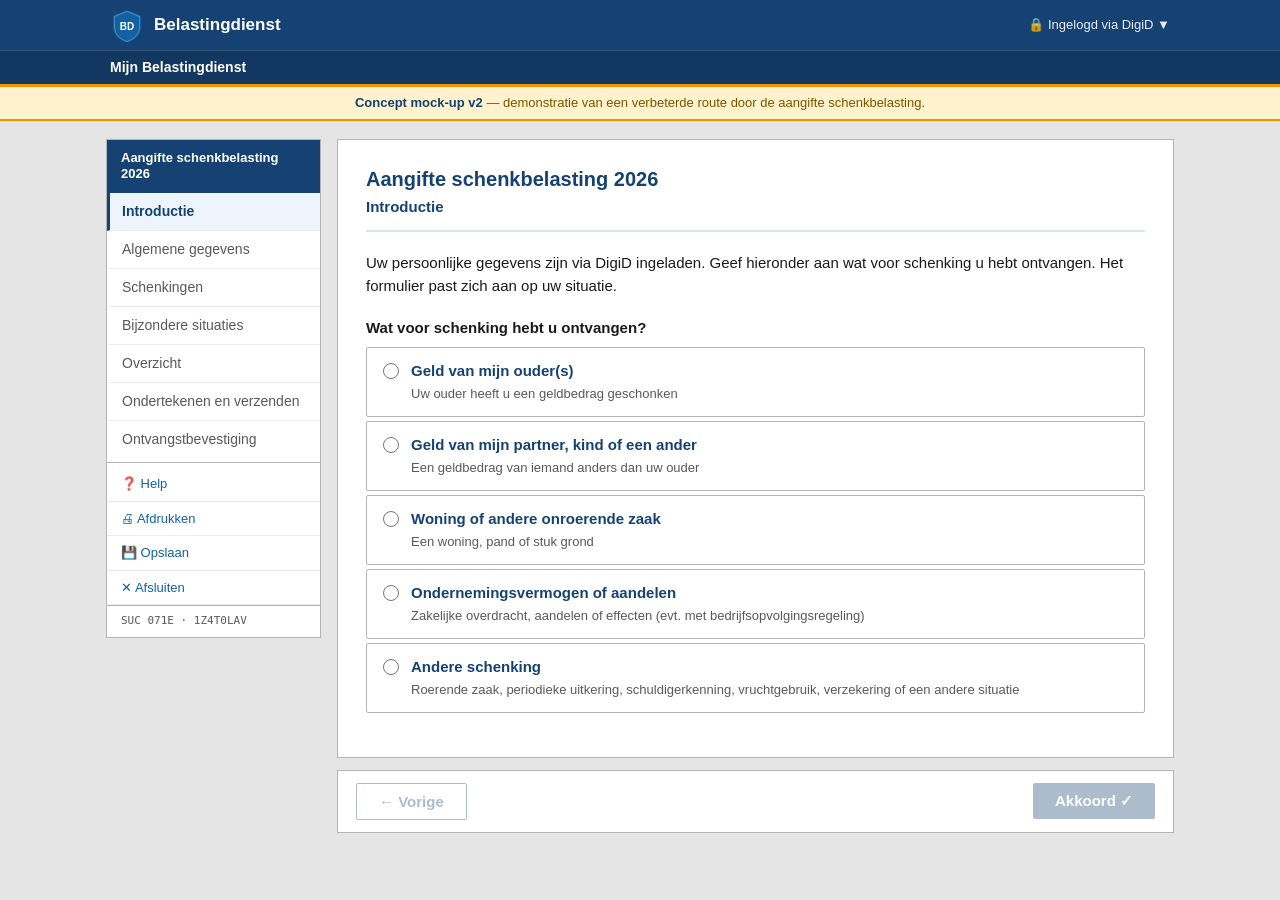
==== commit c3d2cfc4: "feat: v2 mock-up — scenario-kiezer, BD-opmaak, live belastingberekening" ====
--- a/mockups/v2-scenario-kiezer/aangifte-schenkbelasting-2026-v2.html
+++ b/mockups/v2-scenario-kiezer/aangifte-schenkbelasting-2026-v2.html
@@ -371,7 +371,7 @@
       </svg>
       <span class="logo-naam">Belastingdienst</span>
     </div>
-    <div class="header-user">&#128274; E P J DANKAART &#9660;</div>
+    <div class="header-user">&#128274; Ingelogd via DigiD &#9660;</div>
   </div>
   <div class="header-nav-bar">
     <div class="header-nav-inner">
@@ -499,7 +499,7 @@
           </div>
           <div class="vooringevuld-rij">
             <span class="vi-lbl">Naam</span>
-            <span class="vi-val">E P J Dankaart</span>
+            <span class="vi-val">&#9679;&#9679;&#9679; &#9679;&#9679;&#9679;&#9679;&#9679;&#9679;&#9679;&#9679;</span>
           </div>
           <div class="vooringevuld-rij">
             <span class="vi-lbl">Geboortedatum</span>
@@ -507,7 +507,7 @@
           </div>
           <div class="vooringevuld-rij">
             <span class="vi-lbl">Adres</span>
-            <span class="vi-val">Voorbeeldstraat 1, 1234 AB Amsterdam</span>
+            <span class="vi-val">&#9679;&#9679;&#9679;&#9679;&#9679;&#9679;&#9679;&#9679;&#9679;&#9679;&#9679;&#9679;&#9679; &#9679;&#9679;&#9679;&#9679;</span>
           </div>
         </div>
 
@@ -1421,8 +1421,8 @@
     <table class="overzicht-tabel">
       <thead><tr><th colspan="2">Gegevens ontvanger</th></tr></thead>
       <tbody>
-        <tr><td>Naam</td><td>E P J Dankaart</td></tr>
-        <tr><td>Adres</td><td>Voorbeeldstraat 1, 1234 AB Amsterdam</td></tr>
+        <tr><td>Naam</td><td>&#9679;&#9679;&#9679; &#9679;&#9679;&#9679;&#9679;&#9679;&#9679;&#9679;&#9679;</td></tr>
+        <tr><td>Adres</td><td>&#9679;&#9679;&#9679;&#9679;&#9679;&#9679;&#9679;&#9679;&#9679;&#9679;&#9679;&#9679;&#9679; &#9679;&#9679;&#9679;&#9679;</td></tr>
       </tbody>
     </table>
     <table class="overzicht-tabel" style="margin-top:10px">
